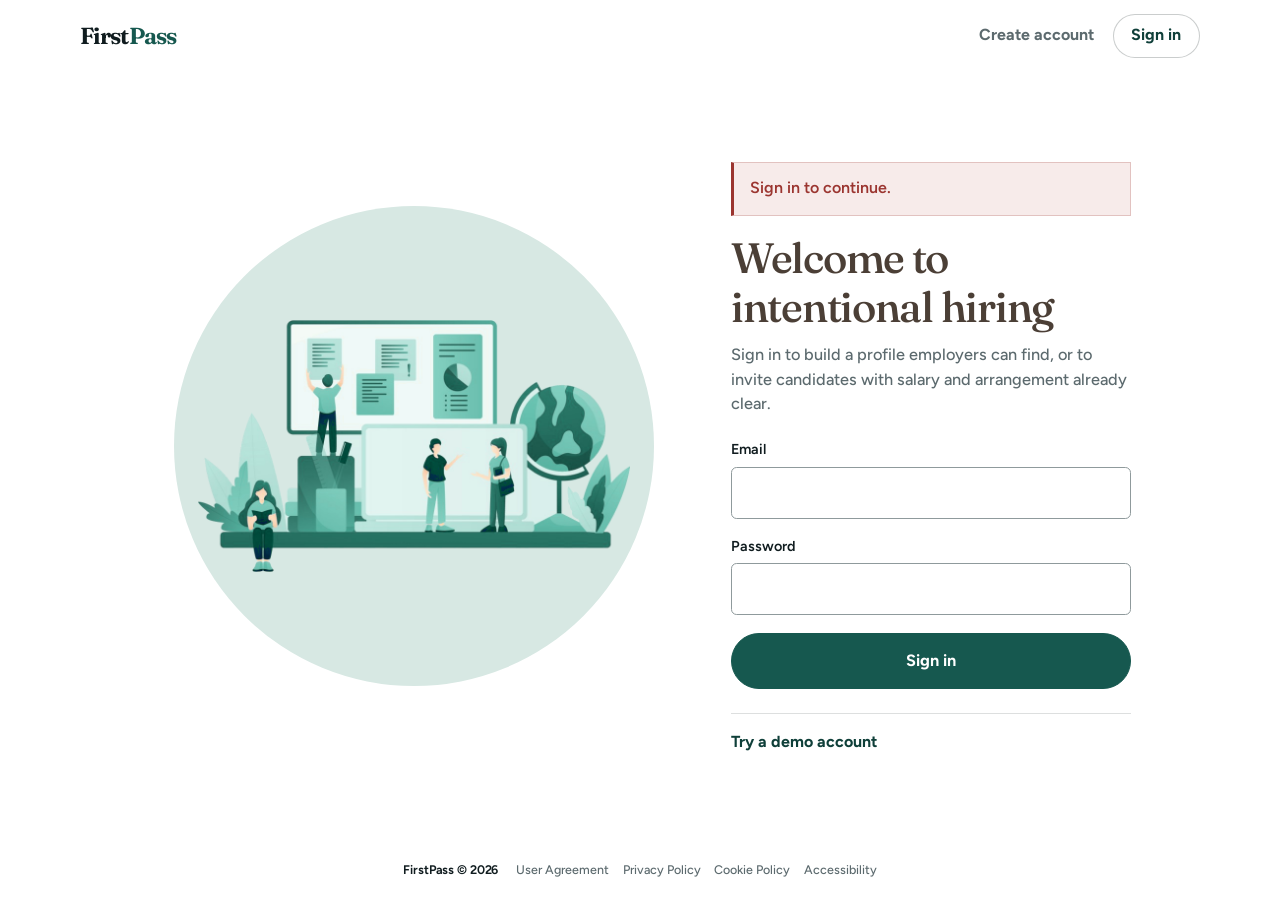
==== candidate.html @ 4a7174fc "Implementing one critical user flow for web app." ====
<!DOCTYPE html>
<html lang="en">
<head>
  <meta charset="UTF-8" />
  <meta name="viewport" content="width=device-width, initial-scale=1" />
  <title>Candidate profile — FirstPass</title>
  <link rel="stylesheet" href="css/app.css" />
</head>
<body>
  <header class="site-header" data-header></header>
  <main class="page">
    <p id="notice" class="notice" hidden></p>
    <a class="back-link" id="back-link" href="search.html">Back to results</a>
    <article id="profile"></article>
  </main>
  <footer class="site-footer">
    <div class="footer-inner">
      <span>FirstPass</span>
      <span>MMC6950</span>
    </div>
  </footer>
  <script src="js/store.js"></script>
  <script src="js/ui.js"></script>
  <script src="js/candidate.js"></script>
</body>
</html>
---- css/app.css ----
@import url("https://fonts.googleapis.com/css2?family=Figtree:ital,wght@0,400;0,500;0,600;0,700;1,400&family=Fraunces:opsz,wght@9..144,500;9..144,600;9..144,700&display=swap");

/* FirstPass — Clarity · Connection · Trust
   Editorial product UI: sharp geometry, serif display, ink + forest teal. */

:root {
  --ink: #101c1f;
  --ink-soft: #5c6a6e;
  --paper: #eef1ef;
  --paper-deep: #e4e9e6;
  --panel: #fbfcfb;
  --line: rgba(16, 28, 31, 0.14);
  --line-strong: rgba(16, 28, 31, 0.22);
  --teal: #16584f;
  --teal-deep: #0f3f39;
  --teal-soft: #d7e8e3;
  --teal-wash: rgba(22, 88, 79, 0.08);
  --ok: #1f6b45;
  --warn: #8a6414;
  --danger: #9b3530;
  --shadow: none;
  --shadow-sm: none;
  --radius: 0.2rem;
  --radius-sm: 0.15rem;
  --ease: cubic-bezier(0.2, 0.8, 0.2, 1);
  --space: 0.5rem;
  --page: min(1120px, calc(100% - 2.75rem));
  --font-display: "Fraunces", Georgia, serif;
  --font-ui: "Figtree", "Segoe UI", sans-serif;
}

* { box-sizing: border-box; }

html {
  scroll-behavior: smooth;
  height: 100%;
}

body {
  margin: 0;
  min-height: 100%;
  min-height: 100vh;
  color: var(--ink);
  font: 16px/1.55 var(--font-ui);
  background:
    linear-gradient(180deg, rgba(255, 255, 255, 0.55), transparent 18rem),
    radial-gradient(ellipse 70% 40% at 100% 0%, rgba(22, 88, 79, 0.07), transparent 55%),
    var(--paper);
}

body.app-body {
  display: flex;
  flex-direction: column;
  min-height: 100vh;
}

a { color: var(--teal-deep); }

/* ---------- App chrome ---------- */
.site-header {
  position: sticky;
  top: 0;
  z-index: 40;
  background: rgba(251, 252, 251, 0.92);
  backdrop-filter: blur(10px);
  border-bottom: 1px solid var(--line);
}

.nav-bar,
.page,
.footer-inner {
  width: var(--page);
  margin: 0 auto;
}

.nav-bar {
  display: flex;
  align-items: center;
  gap: 1.5rem;
  min-height: 4rem;
  padding: 0.5rem 0;
}

.header-inner {
  display: flex;
  align-items: center;
  gap: 1rem;
  padding: 0.85rem 0;
  flex-wrap: wrap;
}

.brand,
.brand-lg {
  font-family: var(--font-display);
  font-weight: 650;
  letter-spacing: -0.03em;
  color: var(--ink);
  text-decoration: none;
}

.brand { font-size: 1.45rem; }
.brand-lg { font-size: 1.9rem; display: inline-block; margin-bottom: 1.5rem; }
.brand span,
.brand-lg span { color: var(--teal); }

.nav-links,
header nav {
  display: flex;
  gap: 0.1rem;
  flex-wrap: wrap;
  align-items: stretch;
}

.nav-links a,
header nav a {
  color: var(--ink-soft);
  text-decoration: none;
  font-weight: 600;
  font-size: 0.93rem;
  padding: 0.55rem 0.7rem;
  border-radius: 0;
  border-bottom: 2px solid transparent;
}

.nav-links a:hover,
header nav a:hover {
  background: transparent;
  color: var(--ink);
  border-bottom-color: var(--line-strong);
}

.nav-links a[aria-current="page"],
header nav a[aria-current="page"] {
  background: transparent;
  color: var(--teal-deep);
  border-bottom-color: var(--teal);
}

.who {
  margin-left: auto;
  display: flex;
  align-items: center;
  gap: 0.65rem;
  font-size: 0.88rem;
  color: var(--ink-soft);
}

.who-label,
.who span {
  padding: 0.35rem 0;
  border-radius: 0;
  background: transparent;
  border: 0;
  border-right: 1px solid var(--line);
  padding-right: 0.75rem;
  font-weight: 600;
  white-space: nowrap;
}

.button-ghost {
  border-color: var(--line) !important;
  background: transparent !important;
  color: var(--ink) !important;
  padding: 0.4rem 0.75rem !important;
  font-size: 0.86rem;
}

.page {
  flex: 1 0 auto;
  padding: 2.25rem 0 4rem;
}

.page-head {
  display: flex;
  justify-content: space-between;
  gap: 1.25rem;
  align-items: end;
  margin-bottom: 1.6rem;
  flex-wrap: wrap;
  padding-bottom: 1.1rem;
  border-bottom: 1px solid var(--line);
}

.page-head .lede { margin-bottom: 0; }

h1 {
  font-family: var(--font-display);
  font-size: clamp(1.85rem, 3vw, 2.35rem);
  font-weight: 600;
  letter-spacing: -0.03em;
  margin: 0 0 0.4rem;
  line-height: 1.12;
}

h2 {
  font-family: var(--font-display);
  font-size: 1.2rem;
  font-weight: 600;
  margin: 0 0 0.45rem;
  letter-spacing: -0.02em;
}

.lede {
  margin: 0 0 1.1rem;
  color: var(--ink-soft);
  max-width: 40rem;
  font-size: 1.02rem;
  font-weight: 500;
  line-height: 1.5;
}

.site-footer {
  flex-shrink: 0;
  margin-top: auto;
  border-top: 1px solid var(--line);
  background: var(--panel);
  color: var(--ink-soft);
  font-size: 0.86rem;
}

.footer-inner {
  display: flex;
  justify-content: space-between;
  align-items: center;
  gap: 1rem;
  padding: 1.25rem 0;
  flex-wrap: wrap;
}

.footer-inner span:first-child {
  font-family: var(--font-display);
  font-weight: 650;
  color: var(--ink);
  letter-spacing: -0.02em;
}

.notice {
  border: 1px solid rgba(22, 88, 79, 0.22);
  border-left: 3px solid var(--teal);
  background: var(--teal-soft);
  color: var(--teal-deep);
  padding: 0.85rem 1rem;
  margin: 0 0 1.15rem;
  border-radius: 0;
  font-weight: 600;
}

.notice-error {
  background: #f7ebea;
  border-color: rgba(155, 53, 48, 0.22);
  border-left-color: var(--danger);
  color: var(--danger);
}

/* ---------- Product auth (LinkedIn-inspired calm split) ---------- */
.auth-page {
  background: #fff;
  min-height: 100vh;
  display: flex;
  flex-direction: column;
}

.auth-top {
  width: min(1120px, calc(100% - 2.75rem));
  margin: 0 auto;
  min-height: 4rem;
  display: flex;
  align-items: center;
  justify-content: space-between;
  gap: 1rem;
  padding: 0.85rem 0;
}

.auth-top-actions {
  display: flex;
  align-items: center;
  gap: 0.85rem;
}

.auth-top-link,
.auth-top-btn {
  font: inherit;
  font-weight: 700;
  cursor: pointer;
  border-radius: 1.75rem;
  padding: 0.55rem 1.1rem;
}

.auth-top-link {
  border: 0;
  background: transparent;
  color: var(--ink-soft);
  padding-left: 0.35rem;
  padding-right: 0.35rem;
}

.auth-top-link:hover,
.auth-top-link.is-active {
  color: var(--teal-deep);
}

.auth-top-btn {
  border: 1px solid var(--teal);
  background: #fff;
  color: var(--teal-deep);
}

.auth-top-btn.is-active,
.auth-top-btn:hover {
  background: var(--teal-wash);
}

.auth-shell {
  --auth-edge-space: clamp(2.5rem, 7vh, 5rem);
  width: min(1180px, calc(100% - 2.75rem));
  margin: 0 auto;
  flex: 1 1 auto;
  min-height: 0;
  display: grid;
  grid-template-columns: minmax(0, 1.15fr) minmax(0, 0.95fr);
  gap: clamp(2.75rem, 6vw, 5.5rem);
  /* Visual offset is locked in JS so opening the demo drawer does not shift it. */
  align-items: start;
  align-content: center;
  justify-items: stretch;
  /* Same inset above the block (under nav) and below the CTA / demo card. */
  padding: var(--auth-edge-space) 0 var(--auth-edge-space);
}

/* LinkedIn-style minimal legal strip — not the in-app site footer. */
.auth-legal {
  flex-shrink: 0;
  width: min(1180px, calc(100% - 2.75rem));
  margin: 0 auto;
  padding: 1rem 0 1.35rem;
  display: flex;
  flex-wrap: wrap;
  align-items: center;
  justify-content: center;
  gap: 0.35rem 1.1rem;
  color: var(--ink-soft);
  font-size: 0.78rem;
  line-height: 1.4;
}

.auth-legal-brand {
  margin: 0;
  font-weight: 650;
  color: var(--ink);
  letter-spacing: -0.01em;
}

.auth-legal-links {
  display: flex;
  flex-wrap: wrap;
  align-items: center;
  justify-content: center;
  gap: 0.15rem 0.85rem;
}

.auth-legal-links a {
  color: var(--ink-soft);
  text-decoration: none;
  font-weight: 500;
}

.auth-legal-links a:hover {
  color: var(--teal-deep);
  text-decoration: underline;
  text-underline-offset: 0.15em;
}

.auth-shell:has(.demo-drawer[open]) {
  align-content: start;
  padding-bottom: var(--auth-edge-space);
}

.auth-page[data-auth-tab="register"] .auth-shell {
  align-content: start;
  padding-bottom: var(--auth-edge-space);
}

/* Create account is taller — keep the same centered composition with a slightly tighter form. */
.auth-page[data-auth-tab="register"] .auth-visual-art {
  width: min(100%, 440px);
}

.auth-page[data-auth-tab="register"] .auth-headline {
  margin-bottom: 0.5rem;
}

.auth-page[data-auth-tab="register"] .auth-sub {
  margin-bottom: 1.1rem;
}

.auth-page[data-auth-tab="register"] .auth-panel label {
  margin-bottom: 0.75rem;
}

.auth-page[data-auth-tab="register"] .role-pick {
  margin-bottom: 0.9rem;
}

.auth-page[data-auth-tab="register"] .role-option {
  padding: 0.6rem 0.75rem;
  margin-bottom: 0.3rem;
}

.auth-panel {
  position: relative;
  background: transparent;
  border: 0;
  border-radius: 0;
  padding: 0;
  box-shadow: none;
  min-height: 0;
  width: 100%;
  max-width: 400px;
  justify-self: start;
  display: flex;
  flex-direction: column;
  justify-content: center;
  align-items: stretch;
  overflow: visible;
}

.auth-panel-inner {
  width: 100%;
}

.auth-headline {
  font-family: var(--font-display);
  font-size: clamp(2rem, 3.4vw, 2.65rem);
  font-weight: 500;
  letter-spacing: -0.03em;
  line-height: 1.15;
  color: #4b3f36;
  margin: 0 0 0.65rem;
  max-width: 15ch;
}

.auth-sub {
  margin: 0 0 1.4rem;
  color: var(--ink-soft);
  font-size: 1.02rem;
  font-weight: 500;
  line-height: 1.5;
  max-width: 30rem;
}

.auth-panel label {
  text-transform: none;
  letter-spacing: 0;
  font-size: 0.9rem;
  font-weight: 600;
  color: var(--ink);
  margin-bottom: 1rem;
}

.auth-panel input,
.auth-panel select,
.auth-panel textarea {
  margin-top: 0.4rem;
  border-radius: 0.35rem;
  padding: 0.8rem 0.9rem;
  border-color: #8f9a9c;
}

.auth-submit {
  margin-top: 0.25rem;
}

.auth-submit-btn {
  width: 100%;
  border-radius: 1.75rem !important;
  padding: 0.9rem 1.1rem !important;
  font-size: 1.02rem;
}

.auth-visual {
  display: flex;
  align-items: center;
  justify-content: flex-end;
  width: 100%;
  max-width: none;
  min-height: 0;
  height: auto;
  padding: 0;
  background: transparent;
  justify-self: stretch;
  align-self: start;
  margin: 0;
}

.auth-visual-art {
  position: relative;
  width: min(100%, 480px);
  aspect-ratio: 1;
  display: grid;
  place-items: center;
  flex-shrink: 0;
}

.auth-visual-bg {
  position: absolute;
  inset: 0;
  z-index: 0;
  border-radius: 50%;
  background: var(--teal-soft);
}

.auth-mark {
  position: relative;
  z-index: 1;
  width: 90%;
  height: auto;
  display: block;
  object-fit: contain;
}

.role-pick {
  margin: 0 0 1.2rem;
  padding: 0;
  border: 0;
}

.role-pick legend {
  font-weight: 650;
  font-size: 0.8rem;
  color: var(--ink-soft);
  margin-bottom: 0.55rem;
  padding: 0;
  text-transform: uppercase;
  letter-spacing: 0.06em;
}

.role-option {
  display: flex;
  gap: 0.75rem;
  align-items: flex-start;
  margin: 0 0 0.4rem;
  padding: 0.7rem 0.8rem;
  border: 1px solid var(--line);
  border-radius: 0.35rem;
  background: var(--paper);
  cursor: pointer;
}

.role-option:has(input:checked) {
  border-color: var(--teal);
  background: var(--teal-wash);
  box-shadow: inset 3px 0 0 var(--teal);
}

.role-option input {
  width: auto;
  margin: 0.2rem 0 0;
  flex-shrink: 0;
}

.role-option span {
  display: grid;
  gap: 0.15rem;
}

.role-option strong {
  font-family: var(--font-display);
  color: var(--ink);
  font-size: 0.98rem;
  font-weight: 600;
  text-transform: none;
  letter-spacing: 0;
}

.role-option em {
  font-style: normal;
  color: var(--ink-soft);
  font-size: 0.86rem;
  font-weight: 500;
  text-transform: none;
  letter-spacing: 0;
}

.demo-drawer {
  position: relative;
  margin-top: 1.5rem;
  border-top: 1px solid var(--line);
  padding-top: 1rem;
}

.demo-drawer summary {
  cursor: pointer;
  font-weight: 700;
  color: var(--teal-deep);
  list-style: none;
}

.demo-drawer summary::-webkit-details-marker { display: none; }

/* In-flow card so there is real space under the popup; visual stay locked via JS. */
.auth-panel .demo-drawer-panel {
  margin: 0.85rem 0 0;
}

.auth-panel .demo-drawer[open] > .demo-drawer-panel {
  position: static;
  z-index: 6;
  margin: 0.85rem 0 0;
  padding: 0.85rem 0.9rem 1rem;
  background: #fff;
  border: 1px solid var(--line);
  border-radius: 0.35rem;
  box-shadow: 0 10px 28px rgba(16, 28, 31, 0.08);
  max-height: none;
  overflow: visible;
}

.demo-drawer.nested {
  border-top: 0;
  margin-top: 0.75rem;
  padding-top: 0;
}

.demo-drawer.nested summary {
  font-size: 0.9rem;
  color: var(--ink-soft);
}

.demo-grid {
  display: grid;
  grid-template-columns: 1fr 1fr;
  gap: 0.5rem;
  margin: 0.85rem 0;
}

.demo-card {
  text-align: left !important;
  justify-content: flex-start;
  align-items: flex-start;
  border: 1px solid var(--line);
  background: var(--paper);
  border-radius: 0.35rem;
  padding: 0.85rem 0.9rem;
  display: grid;
  gap: 0.2rem;
  width: 100%;
}

.demo-card:hover {
  border-color: var(--teal);
  background: #fff;
}

.demo-card strong {
  font-family: var(--font-display);
  font-weight: 600;
}

.demo-card span:nth-child(2) {
  font-size: 0.72rem;
  font-weight: 700;
  color: var(--teal-deep);
  text-transform: uppercase;
  letter-spacing: 0.08em;
}

.button-quiet {
  border: 0;
  background: transparent;
  color: var(--ink-soft);
  font-weight: 600;
  padding: 0.35rem 0;
  box-shadow: none;
}

.button-quiet:hover {
  color: var(--teal-deep);
  transform: none;
}

/* ---------- Shared UI ---------- */
.split,
.grid-2 {
  display: grid;
  grid-template-columns: 1fr 1fr;
  gap: 1.1rem;
}

section.panel,
.card,
.rules,
.detail,
.panel,
.empty-state {
  background: var(--panel);
  border: 1px solid var(--line);
  border-radius: var(--radius);
  padding: 1.35rem 1.4rem;
  box-shadow: none;
}

.empty-state {
  text-align: left;
  padding: 2.25rem 1.5rem;
  background:
    linear-gradient(135deg, var(--teal-wash), transparent 45%),
    var(--panel);
}

.card {
  margin: 0 0 0.65rem;
  transition: border-color 160ms var(--ease), background 160ms var(--ease);
}

.card:hover {
  border-color: var(--line-strong);
  box-shadow: none;
  background: #fff;
}

.listing-card {
  border-left: 3px solid transparent;
}

.listing-card:hover {
  border-left-color: var(--teal);
}

.listing-card h2,
.listing-card h3 {
  margin-bottom: 0.2rem;
  font-family: var(--font-display);
  font-weight: 600;
}

.listing-headline {
  margin: 0 0 0.7rem;
  color: var(--ink-soft);
  font-weight: 500;
}

.meta-row {
  display: flex;
  flex-wrap: wrap;
  gap: 0.35rem;
  margin: 0 0 0.75rem;
}

.meta-row span {
  display: inline-flex;
  align-items: center;
  padding: 0.22rem 0.5rem;
  border-radius: var(--radius-sm);
  background: var(--paper-deep);
  border: 1px solid var(--line);
  color: var(--ink-soft);
  font-size: 0.76rem;
  font-weight: 650;
  letter-spacing: 0.01em;
}

.card-layout {
  display: grid;
  grid-template-columns: 3.75rem 1fr auto;
  gap: 1.15rem;
  align-items: start;
}

.card h3 {
  margin: 0;
  font-size: 1.15rem;
  font-family: var(--font-display);
  font-weight: 600;
}

label,
.label {
  display: block;
  font-weight: 650;
  font-size: 0.78rem;
  color: var(--ink-soft);
  margin: 0 0 1rem;
  letter-spacing: 0.04em;
  text-transform: uppercase;
}

input,
select,
textarea {
  display: block;
  width: 100%;
  margin-top: 0.4rem;
  font: inherit;
  font-size: 0.98rem;
  font-weight: 500;
  letter-spacing: 0;
  text-transform: none;
  padding: 0.7rem 0.8rem;
  border: 1px solid var(--line);
  border-radius: var(--radius-sm);
  background: #fff;
  color: var(--ink);
}

input:focus,
select:focus,
textarea:focus {
  outline: none;
  border-color: var(--teal);
  box-shadow: 0 0 0 3px var(--teal-wash);
}

textarea { min-height: 6.5rem; resize: vertical; }

.hint,
.meta,
.field-error {
  font-weight: 500;
  color: var(--ink-soft);
  font-size: 0.9rem;
  text-transform: none;
  letter-spacing: 0;
}

.field-error:empty { display: none; }
.field-error {
  color: var(--danger);
  display: block;
  margin-top: 0.3rem;
}

.actions {
  display: flex;
  flex-wrap: wrap;
  gap: 0.55rem;
  margin-top: 1.1rem;
}

.card-layout .actions {
  margin-top: 0;
  flex-direction: column;
  align-items: stretch;
  min-width: 8.5rem;
}

button,
.button {
  font: inherit;
  font-weight: 700;
  padding: 0.68rem 1rem;
  border: 1px solid transparent;
  border-radius: var(--radius-sm);
  background: #fff;
  color: var(--ink);
  text-decoration: none;
  display: inline-flex;
  align-items: center;
  justify-content: center;
  cursor: pointer;
  transition: background 140ms var(--ease), border-color 140ms var(--ease), color 140ms var(--ease);
}

button:hover,
.button:hover { transform: none; }

.button,
button:not(.primary):not(.auth-tab):not(.demo-card):not(.button-quiet) {
  border-color: var(--line-strong);
  background: #fff;
}

.button:hover,
button:not(.primary):not(.auth-tab):not(.demo-card):not(.button-quiet):hover {
  border-color: var(--ink);
}

.button-primary,
button.primary {
  background: var(--teal);
  color: #fff;
  border-color: var(--teal);
}

.button-primary:hover,
button.primary:hover {
  background: var(--teal-deep);
  border-color: var(--teal-deep);
}

button:disabled,
.button.disabled {
  opacity: 0.42;
  cursor: not-allowed;
  transform: none;
}

.filters {
  display: grid;
  grid-template-columns: repeat(5, minmax(0, 1fr)) auto;
  gap: 0.85rem;
  align-items: end;
  margin: 0 0 1.25rem;
  padding: 1.15rem 1.2rem;
  background: var(--panel);
  border: 1px solid var(--line);
  border-radius: var(--radius);
  box-shadow: none;
}

.filters .actions { margin: 0; }
.filters button {
  width: 100%;
  min-width: 7.25rem;
  background: var(--teal);
  color: #fff;
  border-color: var(--teal);
}

.card-top,
.row-between {
  display: flex;
  justify-content: space-between;
  gap: 0.85rem;
  align-items: flex-start;
}

.skills {
  display: flex;
  flex-wrap: wrap;
  gap: 0.3rem;
  padding: 0;
  margin: 0.25rem 0 0;
  list-style: none;
}

.skills li {
  border: 1px solid rgba(22, 88, 79, 0.22);
  padding: 0.2rem 0.45rem;
  font-size: 0.74rem;
  font-weight: 650;
  background: transparent;
  color: var(--teal-deep);
  border-radius: var(--radius-sm);
}

.status {
  display: inline-flex;
  align-items: center;
  border: 1px solid var(--line);
  padding: 0.22rem 0.45rem;
  font-size: 0.68rem;
  font-weight: 750;
  letter-spacing: 0.07em;
  text-transform: uppercase;
  white-space: nowrap;
  border-radius: var(--radius-sm);
  background: var(--paper-deep);
  color: var(--ink-soft);
}

.status-pending { background: var(--teal-soft); color: var(--teal-deep); border-color: transparent; }
.status-saved { background: #f1e7c8; color: var(--warn); border-color: transparent; }
.status-accepted { background: #d7ebe0; color: var(--ok); border-color: transparent; }
.status-declined { background: #f1e0de; color: var(--danger); border-color: transparent; }
.status-expired { background: #e6eaea; color: var(--ink-soft); border-color: transparent; }

.avatar {
  width: 3.75rem;
  height: 3.75rem;
  border: 1px solid var(--line);
  border-radius: var(--radius-sm);
  display: flex;
  align-items: center;
  justify-content: center;
  font-family: var(--font-display);
  font-size: 1rem;
  font-weight: 650;
  background: var(--teal-soft);
  color: var(--teal-deep);
}

.profile-layout,
.profile-view {
  display: grid;
  grid-template-columns: minmax(15rem, 18rem) minmax(0, 1fr);
  gap: 0;
  align-items: stretch;
  width: 100%;
  max-width: none;
  border: 1px solid var(--line);
  background: var(--panel);
}

.profile-side {
  display: grid;
  gap: 0;
  padding: 1.6rem 1.5rem;
  background: var(--paper-deep);
  border-right: 1px solid var(--line);
  align-content: start;
}

.avatar-lg {
  width: 4.75rem;
  height: 4.75rem;
  font-size: 1.25rem;
  margin-bottom: 1.25rem;
}

.prefs-card {
  padding: 0;
  border: 0;
  background: transparent;
  box-shadow: none;
}

.prefs-card h2 {
  margin-bottom: 0.85rem;
  font-size: 0.78rem;
  text-transform: uppercase;
  letter-spacing: 0.08em;
  font-family: var(--font-ui);
  font-weight: 700;
  color: var(--ink-soft);
}

.pref-row {
  display: grid;
  gap: 0.15rem;
  padding: 0.75rem 0;
  border-top: 1px solid var(--line);
}

.pref-row:first-of-type {
  border-top: 0;
  padding-top: 0;
}

.pref-row span {
  font-size: 0.72rem;
  font-weight: 700;
  color: var(--ink-soft);
  text-transform: uppercase;
  letter-spacing: 0.06em;
}

.pref-row strong {
  font-size: 0.98rem;
  font-weight: 650;
  color: var(--ink);
  font-family: var(--font-ui);
}

.profile-main {
  display: grid;
  gap: 0.4rem;
  text-align: left;
  padding: 1.75rem 1.85rem;
  align-content: start;
}

.profile-main h1 {
  font-size: clamp(1.7rem, 2.5vw, 2.1rem);
}

.profile-main .skills {
  margin: 0.9rem 0 1.35rem;
}

.profile-main h2 {
  margin-top: 0.9rem;
  font-size: 0.78rem;
  text-transform: uppercase;
  letter-spacing: 0.08em;
  font-family: var(--font-ui);
  font-weight: 700;
  color: var(--ink-soft);
}

.profile-copy {
  margin: 0 0 0.95rem;
  max-width: 44rem;
  line-height: 1.65;
  color: var(--ink);
}

.profile-main .actions {
  margin-top: 1.65rem;
}

/* Invite + roles: one coherent split frame */
.invite-layout,
.roles-layout {
  display: grid;
  grid-template-columns: 1.2fr 1fr;
  gap: 0;
  align-items: stretch;
  border: 1px solid var(--line);
  background: var(--panel);
}

.roles-layout {
  grid-template-columns: 1.15fr 0.95fr;
  border: 0;
  background: transparent;
  gap: 1.25rem;
}

.roles-list {
  display: grid;
  gap: 0.65rem;
}

.role-form {
  position: sticky;
  top: 5rem;
  padding: 1.5rem 1.55rem;
  border: 1px solid var(--line);
  background: var(--panel);
}

.role-form h2 {
  margin-bottom: 0.35rem;
}

.role-picker {
  margin: -0.15rem 0 1.25rem;
  padding: 0 0 1.15rem;
  border-bottom: 1px solid var(--line);
}

.role-picker-help {
  margin: 0.5rem 0 0;
  text-transform: none;
  letter-spacing: 0;
}

.role-picker-help a {
  font-weight: 700;
}

.invite-form,
.invite-recap {
  max-width: none;
  margin: 0;
  border: 0;
  border-radius: 0;
  box-shadow: none;
  padding: 1.7rem 1.75rem;
  min-height: 100%;
  height: 100%;
}

.invite-form {
  background: var(--panel);
}

.invite-form .grid-2 {
  margin-bottom: 0.15rem;
}

.invite-recap {
  position: sticky;
  top: 4.5rem;
  align-self: stretch;
  background: var(--paper-deep);
  border-left: 1px solid var(--line);
}

.invite-recap .avatar {
  margin: 0.2rem 0 1rem;
}

.invite-recap h2 {
  margin: 0 0 0.25rem;
  font-size: 1.35rem;
}

.invite-recap .listing-headline {
  margin-bottom: 0.85rem;
}

.invite-recap .skills {
  margin: 0.2rem 0 1.15rem;
}

.recap-label {
  margin: 1rem 0 0.4rem;
  font-family: var(--font-ui);
  font-size: 0.74rem;
  font-weight: 700;
  letter-spacing: 0.08em;
  text-transform: uppercase;
  color: var(--ink-soft);
}

.invite-recap .profile-copy {
  margin-bottom: 0;
  font-size: 0.95rem;
}

.invite-recap .button {
  margin-top: 1.35rem;
  width: 100%;
}

#profile-form.panel {
  max-width: 880px;
  padding: 1.7rem 1.8rem;
  text-align: left;
  border-radius: var(--radius);
}

#profile-form .grid-2 {
  gap: 1.15rem 1.35rem;
}

#profile-form label {
  margin-bottom: 1.15rem;
}

.back-link {
  display: inline-flex;
  margin: 0 0 1.35rem;
  font-weight: 700;
  text-decoration: none;
  color: var(--teal-deep);
  letter-spacing: 0.02em;
}

.back-link:hover {
  text-decoration: underline;
}

.tabs {
  display: flex;
  gap: 0;
  margin: 0 0 1.15rem;
  flex-wrap: wrap;
  padding: 0;
  width: fit-content;
  max-width: 100%;
  background: transparent;
  border: 1px solid var(--line);
  border-radius: 0;
}

.tabs a {
  border: 0;
  background: transparent;
  color: var(--ink-soft);
  text-decoration: none;
  padding: 0.55rem 0.9rem;
  border-radius: 0;
  font-weight: 650;
  font-size: 0.86rem;
}

.tabs a + a {
  border-left: 1px solid var(--line);
}

.tabs a[aria-current="page"] {
  background: var(--teal);
  color: #fff;
}

table {
  width: 100%;
  border-collapse: separate;
  border-spacing: 0;
  background: var(--panel);
  border: 1px solid var(--line);
  border-radius: var(--radius);
  overflow: hidden;
}

th, td {
  border-bottom: 1px solid var(--line);
  padding: 0.9rem 0.95rem;
  text-align: left;
  vertical-align: middle;
}

th {
  background: var(--paper-deep);
  font-size: 0.72rem;
  text-transform: uppercase;
  letter-spacing: 0.07em;
  color: var(--ink-soft);
  font-weight: 750;
}

tr:last-child td { border-bottom: 0; }

.stack > * + * { margin-top: 1rem; }

.flow-list {
  margin: 0.55rem 0 0;
  padding-left: 1.1rem;
  color: var(--ink-soft);
}

.flow-list li { margin-bottom: 0.4rem; }

.rules ul {
  margin: 0.4rem 0 0;
  padding-left: 1.1rem;
  color: var(--ink-soft);
}

.rules li { margin-bottom: 0.4rem; }

.detail .panel {
  margin: 0.8rem 0;
  box-shadow: none;
}

.page-kicker {
  display: inline-flex;
  width: fit-content;
  margin: 0 0 0.95rem;
  padding: 0.28rem 0.55rem;
  border-radius: 0;
  background: transparent;
  border: 1px solid rgba(22, 88, 79, 0.28);
  color: var(--teal-deep);
  font-size: 0.7rem;
  font-weight: 700;
  letter-spacing: 0.1em;
  text-transform: uppercase;
}

.result-count {
  display: inline-flex;
  margin: 0 0 1rem;
  padding: 0.25rem 0;
  border-radius: 0;
  background: transparent;
  border-bottom: 2px solid var(--teal);
  font-weight: 700;
  font-size: 0.86rem;
  color: var(--teal-deep);
}

:focus-visible {
  outline: 2px solid var(--teal);
  outline-offset: 3px;
}

[hidden] { display: none !important; }

@media (prefers-reduced-motion: reduce) {
  *, *::before, *::after {
    animation: none !important;
    transition: none !important;
  }
}

@media (max-width: 980px) {
  .auth-shell {
    grid-template-columns: 1fr;
    gap: 1rem;
    padding: 1.5rem 0 2rem;
    align-items: start;
    align-content: start;
    min-height: 0;
  }
  .auth-visual {
    min-height: 0;
    height: auto;
    align-self: start;
    order: 0;
    padding: 0.5rem 0;
    justify-content: center;
  }
  .auth-visual-art {
    width: min(100%, 340px);
  }
  .auth-panel {
    justify-self: stretch;
    max-width: none;
    min-height: 0;
    justify-content: flex-start;
    order: 1;
  }
  .auth-panel-inner {
    width: 100%;
  }
  .auth-headline {
    max-width: none;
  }
  .filters { grid-template-columns: 1fr 1fr; }
  .card-layout { grid-template-columns: 3.5rem 1fr; }
  .card-layout .actions {
    grid-column: 1 / -1;
    flex-direction: row;
  }
  .demo-grid { grid-template-columns: 1fr; }
  .invite-layout,
  .roles-layout { grid-template-columns: 1fr; }
  .invite-recap {
    position: static;
    border-left: 0;
    border-top: 1px solid var(--line);
  }
  .role-form { position: static; }
  .profile-layout,
  .profile-view {
    grid-template-columns: 1fr;
  }
  .profile-side {
    border-right: 0;
    border-bottom: 1px solid var(--line);
  }
}

@media (max-width: 800px) {
  .split,
  .grid-2,
  .filters,
  .profile-layout,
  .profile-view { grid-template-columns: 1fr; }
  .nav-bar {
    flex-wrap: wrap;
    min-height: 0;
    padding: 0.85rem 0;
  }
  .who {
    margin-left: 0;
    width: 100%;
    justify-content: space-between;
  }
  .who-label,
  .who span {
    border-right: 0;
  }
  .filters button,
  .filters .actions { width: 100%; }
  .tabs { width: 100%; }
}
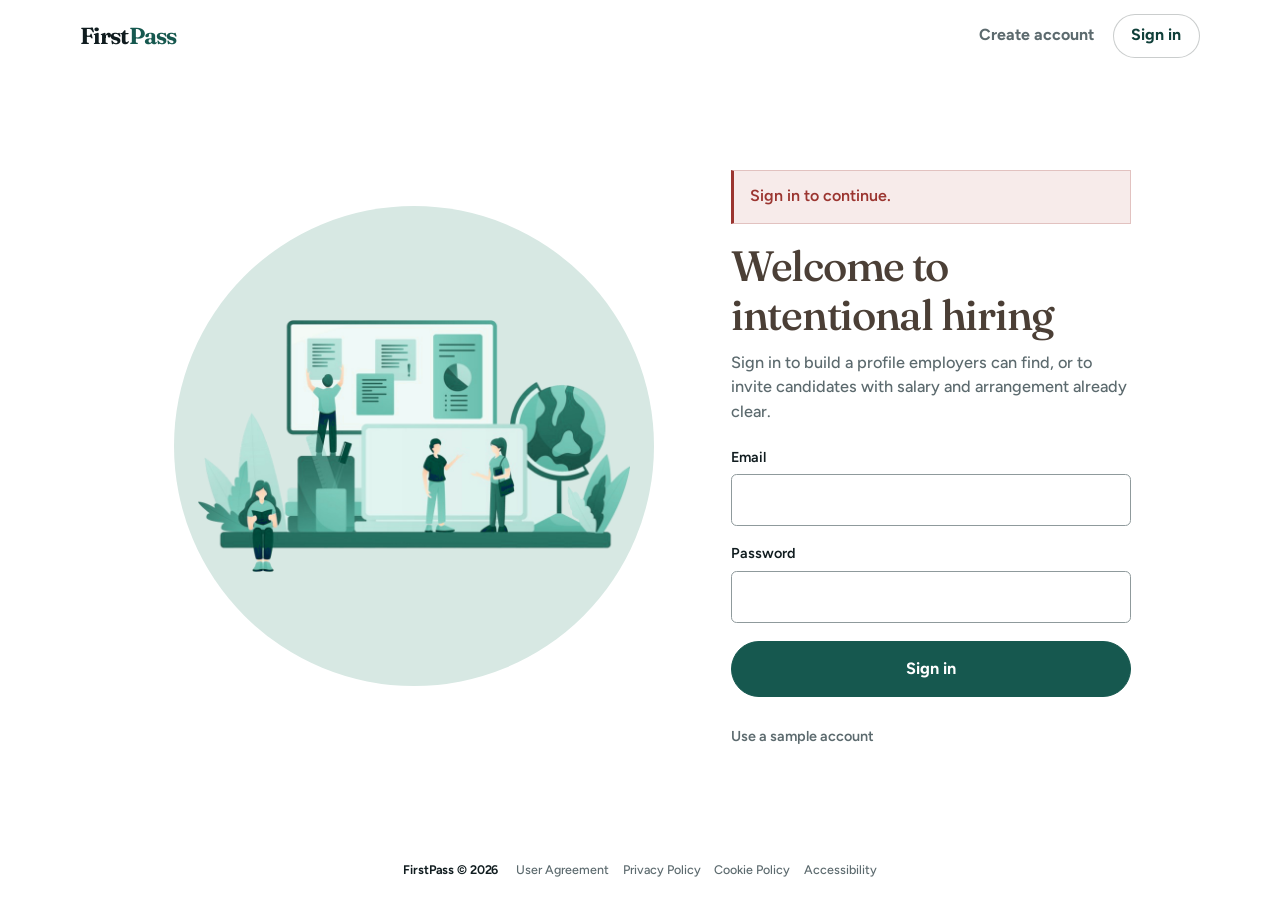
==== commit acc997ea: "assignment 6.1 completed" ====
--- a/candidate.html
+++ b/candidate.html
@@ -4,7 +4,7 @@
   <meta charset="UTF-8" />
   <meta name="viewport" content="width=device-width, initial-scale=1" />
   <title>Candidate profile — FirstPass</title>
-  <link rel="stylesheet" href="css/app.css" />
+  <link rel="stylesheet" href="css/app.css?v=20261014l" />
 </head>
 <body>
   <header class="site-header" data-header></header>
@@ -19,8 +19,8 @@
       <span>MMC6950</span>
     </div>
   </footer>
-  <script src="js/store.js"></script>
-  <script src="js/ui.js"></script>
-  <script src="js/candidate.js"></script>
+  <script src="js/store.js?v=20261014l"></script>
+  <script src="js/ui.js?v=20261014l"></script>
+  <script src="js/candidate.js?v=20261014l"></script>
 </body>
 </html>
--- a/css/app.css
+++ b/css/app.css
@@ -583,16 +583,21 @@
 
 .demo-drawer {
   position: relative;
-  margin-top: 1.5rem;
-  border-top: 1px solid var(--line);
-  padding-top: 1rem;
+  margin-top: 1.75rem;
+  border-top: 0;
+  padding-top: 0;
 }
 
 .demo-drawer summary {
   cursor: pointer;
-  font-weight: 700;
+  font-weight: 600;
+  font-size: 0.9rem;
+  color: var(--ink-soft);
+  list-style: none;
+}
+
+.demo-drawer summary:hover {
   color: var(--teal-deep);
-  list-style: none;
 }
 
 .demo-drawer summary::-webkit-details-marker { display: none; }
@@ -634,16 +639,19 @@
 }
 
 .demo-card {
+  /* Flex column (not grid): equal-height siblings must not stretch row gaps. */
+  display: flex !important;
+  flex-direction: column;
+  align-items: stretch;
+  justify-content: flex-start;
   text-align: left !important;
-  justify-content: flex-start;
-  align-items: flex-start;
   border: 1px solid var(--line);
   background: var(--paper);
   border-radius: 0.35rem;
   padding: 0.85rem 0.9rem;
-  display: grid;
   gap: 0.2rem;
   width: 100%;
+  box-sizing: border-box;
 }
 
 .demo-card:hover {
@@ -651,17 +659,40 @@
   background: #fff;
 }
 
+.demo-card > * {
+  display: block;
+  margin: 0;
+  padding: 0;
+  width: 100%;
+  max-width: 100%;
+  text-align: left;
+  box-sizing: border-box;
+}
+
 .demo-card strong {
   font-family: var(--font-display);
   font-weight: 600;
-}
-
-.demo-card span:nth-child(2) {
+  line-height: 1.25;
+}
+
+.demo-card > span:nth-child(2) {
   font-size: 0.72rem;
   font-weight: 700;
   color: var(--teal-deep);
   text-transform: uppercase;
   letter-spacing: 0.08em;
+  line-height: 1.3;
+}
+
+.demo-card .meta {
+  color: var(--ink-soft);
+  font-size: 0.9rem;
+  font-weight: 500;
+  line-height: 1.35;
+}
+
+.demo-card .meta .demo-card-line {
+  display: block;
 }
 
 .button-quiet {
@@ -761,7 +792,7 @@
 
 .card-layout {
   display: grid;
-  grid-template-columns: 3.75rem 1fr auto;
+  grid-template-columns: 3.75rem minmax(0, 1fr) 12.5rem;
   gap: 1.15rem;
   align-items: start;
 }
@@ -837,10 +868,23 @@
 }
 
 .card-layout .actions {
-  margin-top: 0;
+  grid-column: auto;
+  margin-top: 0.15rem;
+  padding-top: 0.15rem;
   flex-direction: column;
   align-items: stretch;
-  min-width: 8.5rem;
+  justify-content: flex-start;
+  justify-self: stretch;
+  align-self: start;
+  width: 100%;
+  min-width: 0;
+}
+
+.card-layout .actions .button,
+.card-layout .actions a.button {
+  width: 100%;
+  box-sizing: border-box;
+  white-space: nowrap;
 }
 
 button,
@@ -887,6 +931,19 @@
   border-color: var(--teal-deep);
 }
 
+/* Soft teal — matches avatar chip; used for "View Invitation" when already invited */
+.button-soft {
+  background: var(--teal-soft) !important;
+  color: var(--teal-deep) !important;
+  border-color: rgba(22, 88, 79, 0.22) !important;
+}
+
+.button-soft:hover {
+  background: #c5ddd6 !important;
+  border-color: var(--teal) !important;
+  color: var(--teal-deep) !important;
+}
+
 button:disabled,
 .button.disabled {
   opacity: 0.42;
@@ -896,24 +953,96 @@
 
 .filters {
   display: grid;
-  grid-template-columns: repeat(5, minmax(0, 1fr)) auto;
-  gap: 0.85rem;
-  align-items: end;
-  margin: 0 0 1.25rem;
-  padding: 1.15rem 1.2rem;
+  grid-template-columns: repeat(5, minmax(0, 1fr));
+  gap: 0.55rem 0.75rem;
+  align-items: start;
+  margin: 0 0 0.75rem;
+  padding: 0.75rem 1rem;
   background: var(--panel);
   border: 1px solid var(--line);
   border-radius: var(--radius);
   box-shadow: none;
 }
 
-.filters .actions { margin: 0; }
-.filters button {
-  width: 100%;
-  min-width: 7.25rem;
+.filters .filter-field {
+  display: flex;
+  flex-direction: column;
+  gap: 0.25rem;
+  margin: 0;
+  font-size: 0.72rem;
+}
+
+.filters .filter-field input,
+.filters .filter-field select {
+  margin-top: 0;
+  padding: 0.5rem 0.7rem;
+  font-size: 0.95rem;
+}
+
+.filters .filter-skill {
+  position: relative;
+}
+
+.results-toolbar {
+  display: flex;
+  align-items: baseline;
+  justify-content: space-between;
+  gap: 1rem;
+  flex-wrap: wrap;
+  margin: 0 0 1rem;
+}
+
+.results-toolbar .result-count {
+  margin: 0;
+}
+
+.filters-clear {
+  display: inline-block;
+  font-size: 0.82rem;
+  font-weight: 600;
+  line-height: 1.3;
+  color: var(--ink-soft);
+  text-decoration: none;
+  text-transform: none;
+  letter-spacing: 0;
+}
+
+.filters-clear:hover {
+  color: var(--teal-deep);
+  text-decoration: underline;
+  text-underline-offset: 0.12em;
+}
+
+#sent-table tr.is-focused {
+  outline: 2px solid var(--teal);
+  outline-offset: -2px;
+  background: var(--teal-wash);
+}
+
+.filters-submit {
+  grid-column: 1 / -1;
+  display: flex;
+  justify-content: center;
+  align-items: center;
+  margin: 0.05rem 0 0;
+}
+
+.filters-submit button,
+.filters button.primary {
+  width: 12.5rem;
+  max-width: 100%;
+  min-height: 0;
+  padding: 0.68rem 1rem;
   background: var(--teal);
   color: #fff;
   border-color: var(--teal);
+}
+
+.filters-submit button:hover,
+.filters button.primary:hover {
+  background: var(--teal-deep);
+  border-color: var(--teal-deep);
+  color: #fff;
 }
 
 .card-top,
@@ -1391,10 +1520,18 @@
     max-width: none;
   }
   .filters { grid-template-columns: 1fr 1fr; }
+  .filters-submit { grid-column: 1 / -1; }
   .card-layout { grid-template-columns: 3.5rem 1fr; }
   .card-layout .actions {
     grid-column: 1 / -1;
     flex-direction: row;
+    justify-content: center;
+    width: 100%;
+  }
+  .card-layout .actions .button {
+    width: auto;
+    min-width: 10.5rem;
+    flex: 0 1 12.5rem;
   }
   .demo-grid { grid-template-columns: 1fr; }
   .invite-layout,
@@ -1435,7 +1572,7 @@
   .who span {
     border-right: 0;
   }
-  .filters button,
-  .filters .actions { width: 100%; }
+  .filters-submit,
+  .filters-submit button { width: 100%; }
   .tabs { width: 100%; }
 }
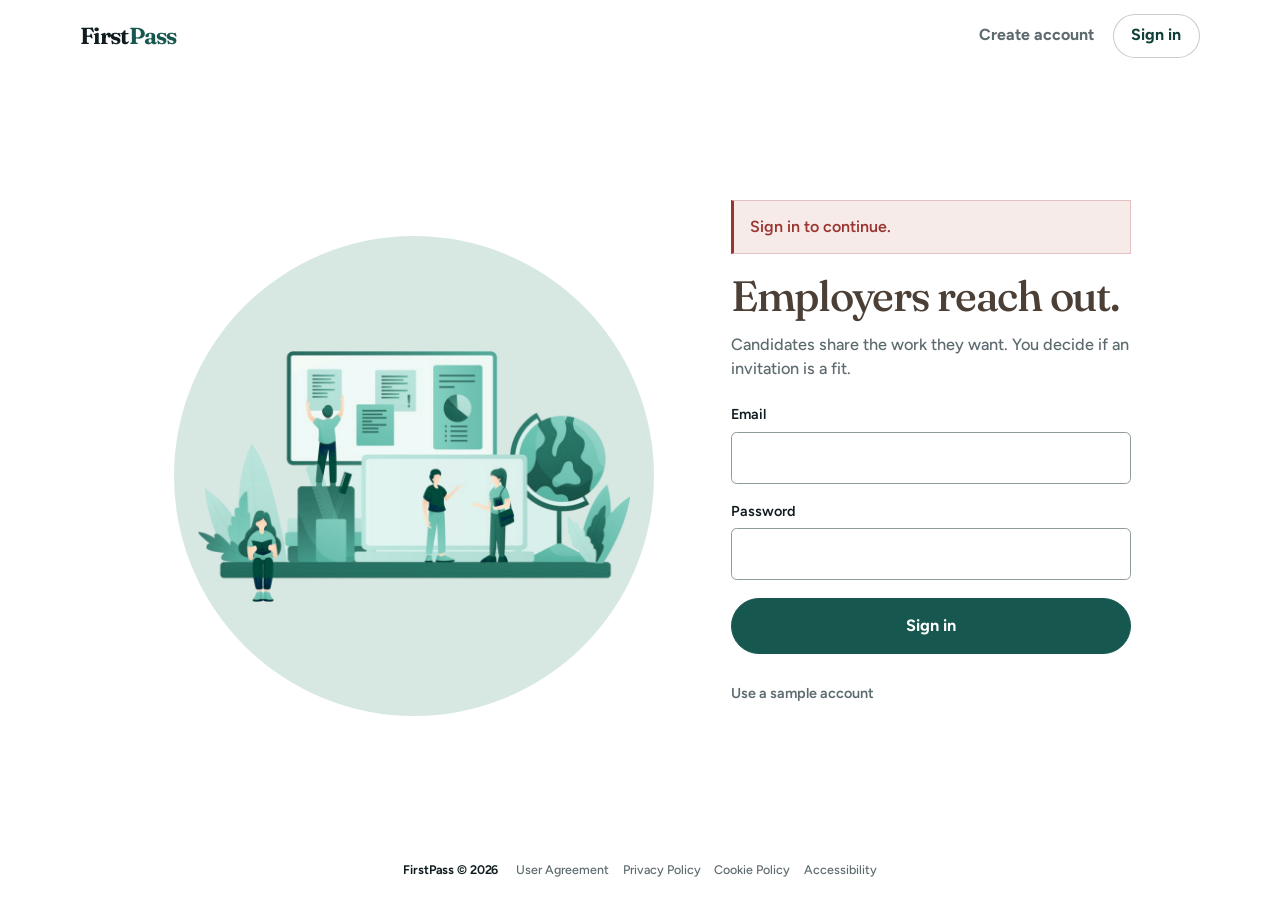
==== commit 537a7a3f: "Final update" ====
--- a/candidate.html
+++ b/candidate.html
@@ -3,10 +3,13 @@
 <head>
   <meta charset="UTF-8" />
   <meta name="viewport" content="width=device-width, initial-scale=1" />
-  <title>Candidate profile — FirstPass</title>
-  <link rel="stylesheet" href="css/app.css?v=20261014l" />
+  <meta name="description" content="Review a FirstPass candidate profile, including preferences and experience, before you send an interview invitation." />
+  <title>Candidate profile · FirstPass</title>
+  <link rel="icon" href="favicon.ico" sizes="32x32" />
+  <link rel="icon" href="favicon.svg" type="image/svg+xml" />
+  <link rel="stylesheet" href="css/app.css?v=20261122b" />
 </head>
-<body>
+<body class="app-body">
   <header class="site-header" data-header></header>
   <main class="page">
     <p id="notice" class="notice" hidden></p>
@@ -19,8 +22,8 @@
       <span>MMC6950</span>
     </div>
   </footer>
-  <script src="js/store.js?v=20261014l"></script>
-  <script src="js/ui.js?v=20261014l"></script>
-  <script src="js/candidate.js?v=20261014l"></script>
+  <script src="js/store.js?v=20261101a"></script>
+  <script src="js/ui.js?v=20261122c"></script>
+  <script src="js/candidate.js?v=20261122b"></script>
 </body>
 </html>
--- a/css/app.css
+++ b/css/app.css
@@ -1,7 +1,19 @@
 @import url("https://fonts.googleapis.com/css2?family=Figtree:ital,wght@0,400;0,500;0,600;0,700;1,400&family=Fraunces:opsz,wght@9..144,500;9..144,600;9..144,700&display=swap");
 
-/* FirstPass — Clarity · Connection · Trust
-   Editorial product UI: sharp geometry, serif display, ink + forest teal. */
+/*
+  FirstPass — Clarity · Connection · Trust
+  Assignment 8.1 styling system (single stylesheet, mockup-aligned)
+
+  Organization
+  - Design tokens live in :root (color, type, spacing, layout width).
+  - Sections are grouped by product surface (chrome, auth, shared UI,
+    search/profile, invite, inbox/detail), then responsive overrides.
+  - Class names stay descriptive / lightly BEM-ish (block__ or
+    block-element via hyphens) without a build step or CSS Modules —
+    this prototype is static HTML/CSS/JS.
+  - Breakpoints follow the Assignment 7.1 mockups: ~980px tablet stack,
+    ~800px phone density, with auth/legal refinements inside those queries.
+*/
 
 :root {
   --ink: #101c1f;
@@ -19,7 +31,7 @@
   --warn: #8a6414;
   --danger: #9b3530;
   --shadow: none;
-  --shadow-sm: none;
+  --shadow-sm: 0 18px 40px rgba(16, 28, 31, 0.1);
   --radius: 0.2rem;
   --radius-sm: 0.15rem;
   --ease: cubic-bezier(0.2, 0.8, 0.2, 1);
@@ -232,6 +244,12 @@
   font-weight: 650;
   color: var(--ink);
   letter-spacing: -0.02em;
+}
+
+/* In-app pages share the mockup chrome: sticky header + footer pin */
+body.app-body > .page,
+body.app-body > main.page {
+  flex: 1 0 auto;
 }
 
 .notice {
@@ -751,6 +769,8 @@
 
 .listing-card {
   border-left: 3px solid transparent;
+  display: grid;
+  gap: 0.7rem;
 }
 
 .listing-card:hover {
@@ -759,13 +779,15 @@
 
 .listing-card h2,
 .listing-card h3 {
-  margin-bottom: 0.2rem;
+  margin: 0 0 0.2rem;
   font-family: var(--font-display);
   font-weight: 600;
+  letter-spacing: -0.02em;
+  font-size: 1.2rem;
 }
 
 .listing-headline {
-  margin: 0 0 0.7rem;
+  margin: 0;
   color: var(--ink-soft);
   font-weight: 500;
 }
@@ -774,7 +796,7 @@
   display: flex;
   flex-wrap: wrap;
   gap: 0.35rem;
-  margin: 0 0 0.75rem;
+  margin: 0;
 }
 
 .meta-row span {
@@ -788,6 +810,22 @@
   font-size: 0.76rem;
   font-weight: 650;
   letter-spacing: 0.01em;
+}
+
+/* Mockup: days remaining emphasized on inbox cards */
+.meta-row .days-remaining {
+  background: var(--teal-soft);
+  border-color: transparent;
+  color: var(--teal-deep);
+  font-weight: 750;
+}
+
+.listing-card .actions {
+  margin-top: 0.1rem;
+}
+
+.listing-card .actions .button-primary {
+  min-width: 10rem;
 }
 
 .card-layout {
@@ -1143,7 +1181,8 @@
   box-shadow: none;
 }
 
-.prefs-card h2 {
+.prefs-card h2,
+.prefs-card .prefs-title {
   margin-bottom: 0.85rem;
   font-size: 0.78rem;
   text-transform: uppercase;
@@ -1443,6 +1482,116 @@
 .detail .panel {
   margin: 0.8rem 0;
   box-shadow: none;
+}
+
+.detail {
+  max-width: 52rem;
+}
+
+.detail > .row-between h1 {
+  font-family: var(--font-display);
+  letter-spacing: -0.03em;
+}
+
+.detail > .lede {
+  max-width: 40rem;
+}
+
+.invitation-actions {
+  display: grid;
+  grid-template-columns: repeat(3, minmax(0, 1fr));
+  gap: 0.65rem;
+  margin-top: 1.35rem;
+}
+
+.invitation-actions .primary,
+.invitation-actions button.primary {
+  grid-column: auto;
+}
+
+.invitation-note {
+  margin: 0.85rem 0 0;
+  color: var(--ink-soft);
+  font-size: 0.95rem;
+  max-width: 42rem;
+}
+
+/* ---------- Invite as modal-style page (Assignment 7.1 E3 visual) ---------- */
+.invite-page {
+  background:
+    linear-gradient(180deg, rgba(16, 28, 31, 0.28), rgba(16, 28, 31, 0.28)),
+    var(--paper);
+}
+
+.invite-page .site-header {
+  background: rgba(251, 252, 251, 0.96);
+}
+
+.invite-page .page-head {
+  display: none;
+}
+
+.invite-page .page {
+  width: min(640px, calc(100% - 1.5rem));
+  padding-top: 1.75rem;
+  padding-bottom: 2.5rem;
+}
+
+.invite-page .invite-layout {
+  display: block;
+  border: 0;
+  background: transparent;
+}
+
+.invite-page .invite-form {
+  border: 1px solid var(--line);
+  background: var(--panel);
+  box-shadow: var(--shadow-sm);
+  padding: 1.55rem 1.6rem 1.45rem;
+  border-radius: var(--radius);
+}
+
+.invite-page .invite-form > h1,
+.invite-page .invite-modal-title {
+  margin: 0 0 0.35rem;
+  font-family: var(--font-display);
+  font-size: clamp(1.45rem, 2.4vw, 1.75rem);
+  letter-spacing: -0.03em;
+}
+
+.invite-page .invite-modal-sub {
+  margin: 0 0 1.15rem;
+  color: var(--ink-soft);
+  font-size: 0.95rem;
+}
+
+.invite-page .invite-recap {
+  margin-top: 1rem;
+  border: 1px solid var(--line);
+  border-left: 1px solid var(--line);
+  background: rgba(251, 252, 251, 0.92);
+  position: static;
+  padding: 1.15rem 1.25rem;
+  min-height: 34rem;
+  box-sizing: border-box;
+}
+
+.invite-page .invite-form .actions {
+  display: grid;
+  gap: 0.55rem;
+  margin-top: 1.25rem;
+}
+
+.invite-page .invite-form .actions .primary {
+  width: 100%;
+}
+
+.invite-page .invite-form .actions .button {
+  width: 100%;
+}
+
+.invite-page .site-footer {
+  background: rgba(251, 252, 251, 0.92);
 }
 
 .page-kicker {
@@ -1477,6 +1626,30 @@
   outline-offset: 3px;
 }
 
+.visually-hidden {
+  position: absolute;
+  width: 1px;
+  height: 1px;
+  padding: 0;
+  margin: -1px;
+  overflow: hidden;
+  clip: rect(0, 0, 0, 0);
+  white-space: nowrap;
+  border: 0;
+}
+
+.legal-page .panel {
+  margin: 0 0 0.85rem;
+}
+
+.legal-page .panel h2 {
+  margin-bottom: 0.4rem;
+}
+
+.legal-page .panel p {
+  margin: 0;
+}
+
 [hidden] { display: none !important; }
 
 @media (prefers-reduced-motion: reduce) {
@@ -1486,7 +1659,12 @@
   }
 }
 
+/* Tablet — Assignment 7.1 ~768px frames */
 @media (max-width: 980px) {
+  :root {
+    --page: min(1120px, calc(100% - 2rem));
+  }
+
   .auth-shell {
     grid-template-columns: 1fr;
     gap: 1rem;
@@ -1504,7 +1682,7 @@
     justify-content: center;
   }
   .auth-visual-art {
-    width: min(100%, 340px);
+    width: min(100%, 300px);
   }
   .auth-panel {
     justify-self: stretch;
@@ -1518,6 +1696,14 @@
   }
   .auth-headline {
     max-width: none;
+    text-align: left;
+  }
+  .auth-sub {
+    text-align: left;
+  }
+  .auth-legal {
+    justify-content: center;
+    text-align: center;
   }
   .filters { grid-template-columns: 1fr 1fr; }
   .filters-submit { grid-column: 1 / -1; }
@@ -1525,7 +1711,7 @@
   .card-layout .actions {
     grid-column: 1 / -1;
     flex-direction: row;
-    justify-content: center;
+    justify-content: flex-start;
     width: 100%;
   }
   .card-layout .actions .button {
@@ -1550,9 +1736,20 @@
     border-right: 0;
     border-bottom: 1px solid var(--line);
   }
-}
-
+  .invitation-actions {
+    grid-template-columns: 1fr;
+  }
+  .listing-card .actions .button-primary {
+    width: 100%;
+  }
+}
+
+/* Phone — Assignment 7.1 ~390px frames */
 @media (max-width: 800px) {
+  :root {
+    --page: min(1120px, calc(100% - 1.5rem));
+  }
+
   .split,
   .grid-2,
   .filters,
@@ -1574,5 +1771,53 @@
   }
   .filters-submit,
   .filters-submit button { width: 100%; }
-  .tabs { width: 100%; }
-}
+  .tabs {
+    width: 100%;
+    display: grid;
+    grid-template-columns: repeat(4, minmax(0, 1fr));
+  }
+  .tabs a {
+    text-align: center;
+    padding: 0.55rem 0.35rem;
+    font-size: 0.8rem;
+  }
+  .auth-top {
+    width: min(1120px, calc(100% - 1.5rem));
+  }
+  .auth-shell {
+    width: min(1180px, calc(100% - 1.5rem));
+    padding-top: 1rem;
+  }
+  .auth-visual-art {
+    width: min(100%, 240px);
+  }
+  .auth-headline {
+    font-size: clamp(1.55rem, 7vw, 1.85rem);
+  }
+  .auth-legal {
+    width: min(1180px, calc(100% - 1.5rem));
+    flex-direction: column;
+    gap: 0.35rem;
+    font-size: 0.72rem;
+  }
+  .auth-legal-links {
+    flex-wrap: wrap;
+    justify-content: center;
+    gap: 0.35rem 0.85rem;
+  }
+  .invite-page .page {
+    width: min(640px, calc(100% - 1rem));
+    padding-top: 1rem;
+  }
+  .invite-page .invite-form {
+    padding: 1.2rem 1.1rem 1.15rem;
+  }
+  .profile-main .actions,
+  .listing-card .actions {
+    display: grid;
+  }
+  .profile-main .actions .button,
+  .listing-card .actions .button {
+    width: 100%;
+  }
+}
